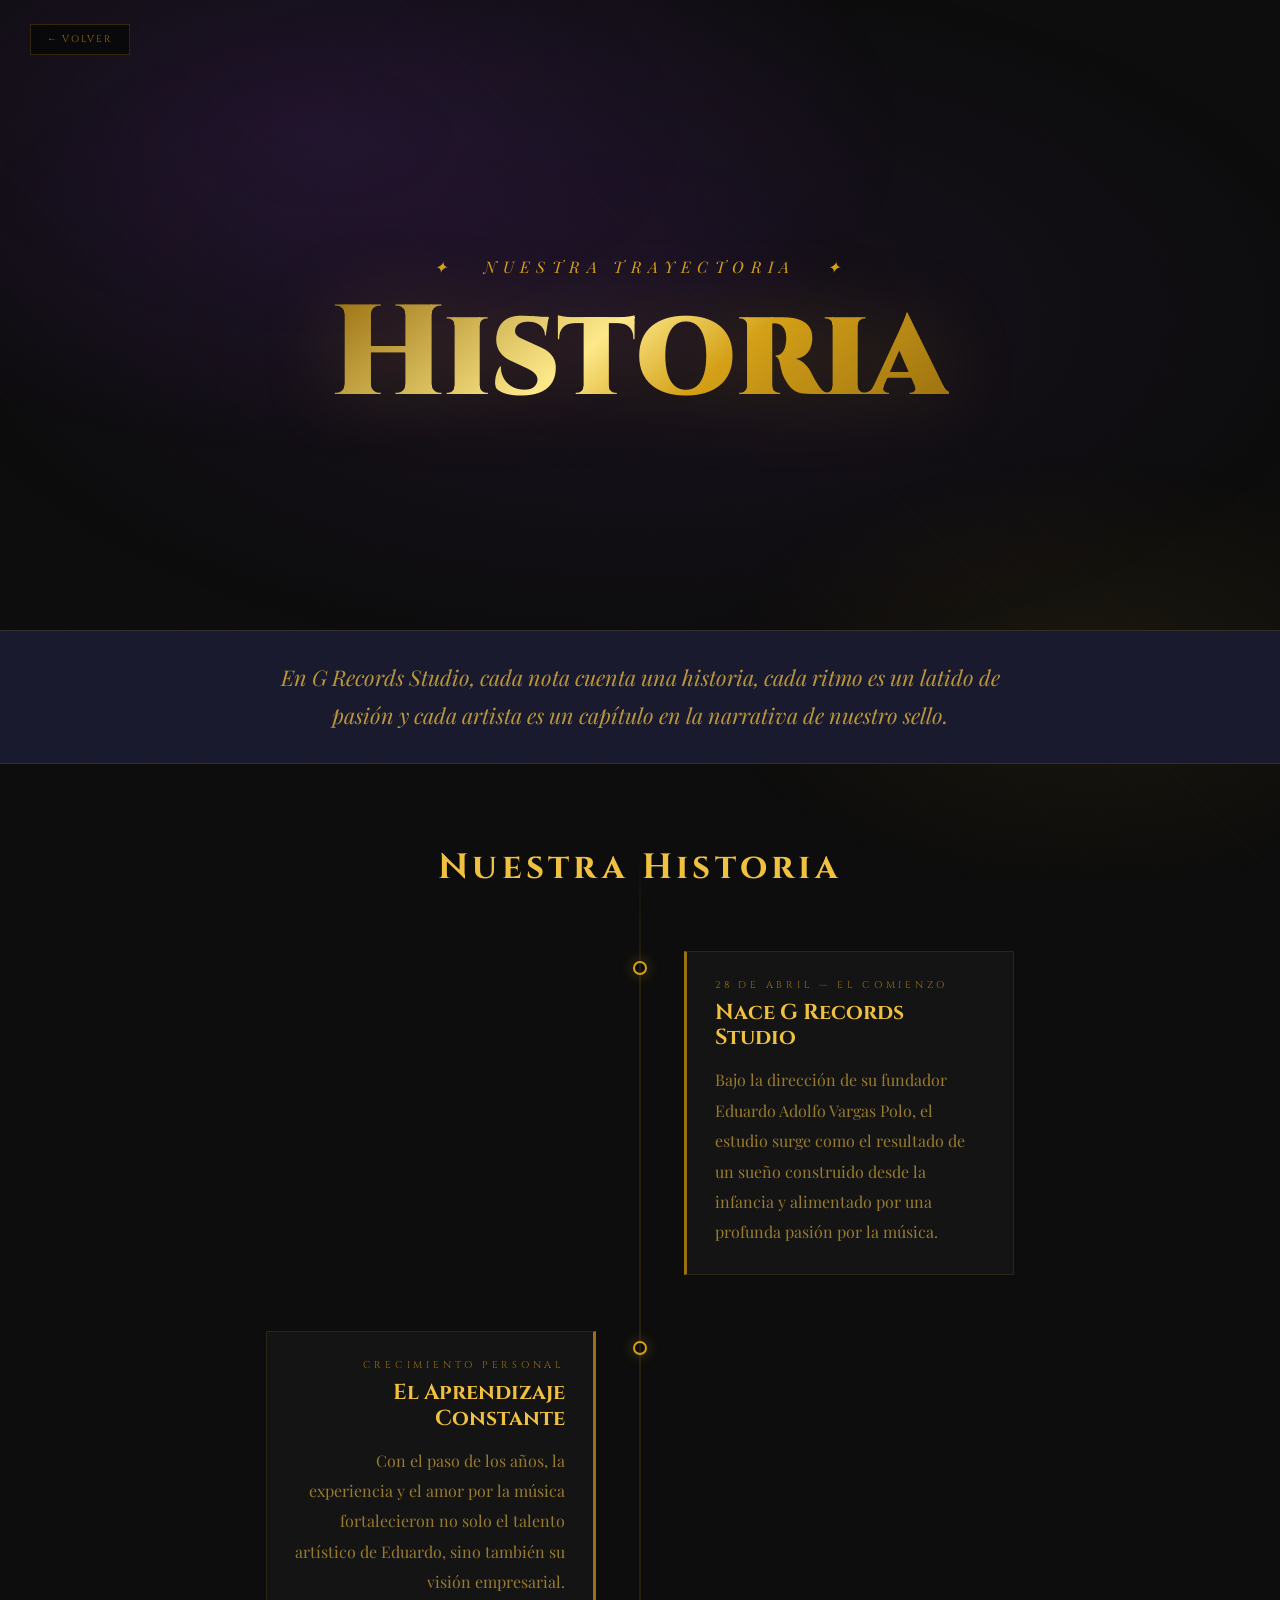
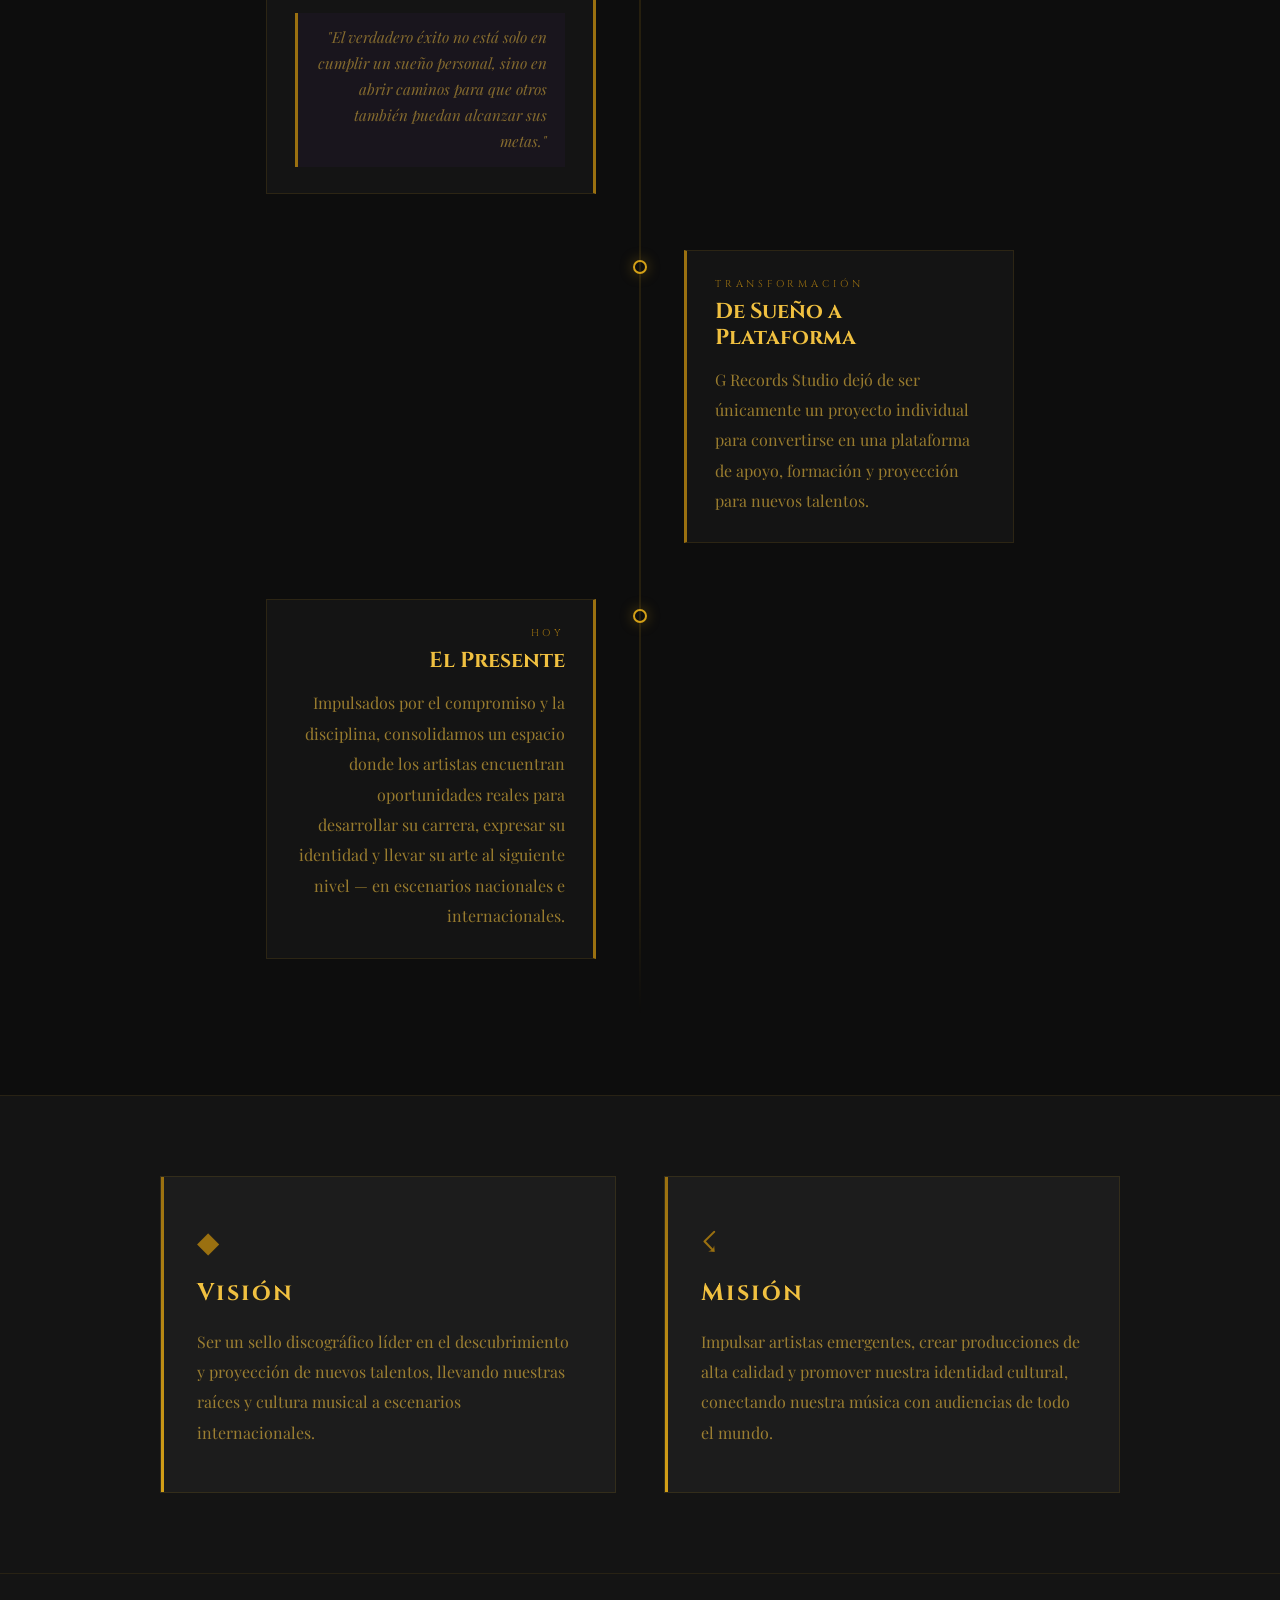
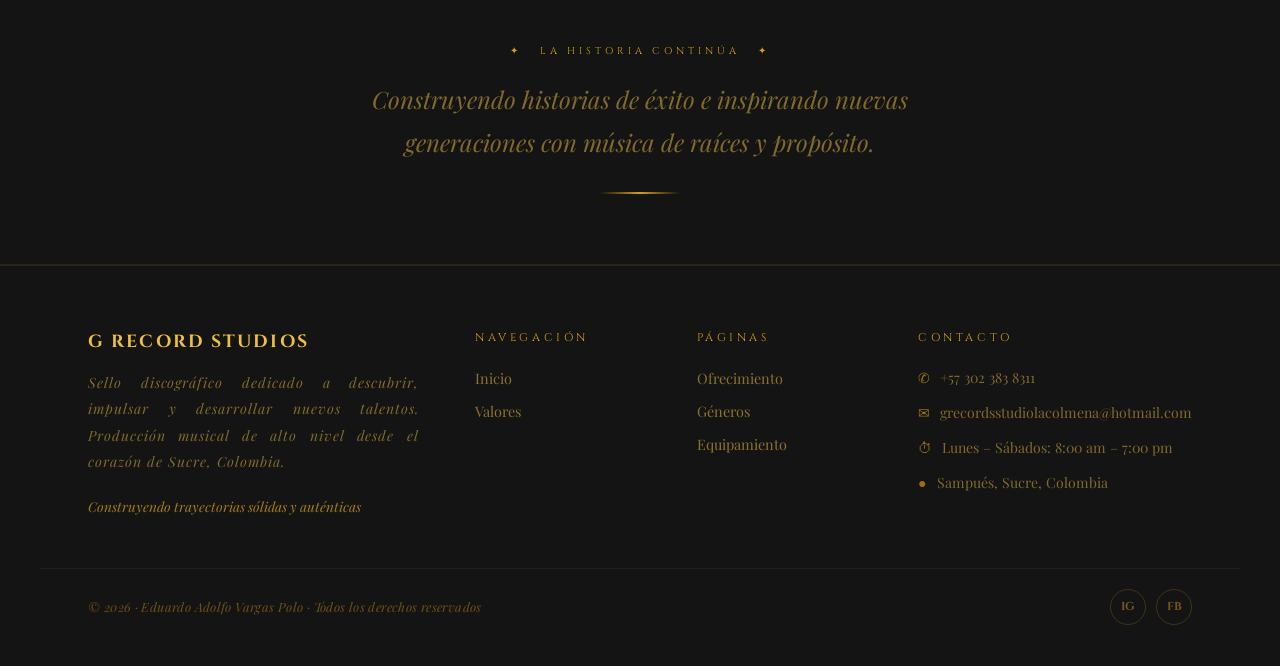
==== historia.html @ a4ed76f2 "Add files via upload" ====
<!DOCTYPE html>
<html lang="es">
<head>
  <meta charset="UTF-8"/>
  <meta name="viewport" content="width=device-width, initial-scale=1.0"/>
  <title>Historia — G Records Studios</title>
  <link href="https://fonts.googleapis.com/css2?family=Cinzel:wght@400;700;900&family=Playfair+Display:ital,wght@0,300;0,400;0,700;1,300;1,400&display=swap" rel="stylesheet"/>
  <link rel="stylesheet" href="historia.css"/>
  <style>
    /* ── Línea de tiempo ─────────────────────────────── */
    .timeline {
      position: relative;
      z-index: 1;
      max-width: 860px;
      margin: 0 auto;
      padding: 80px 40px;
    }

    /* línea central vertical */
    .timeline::before {
      content: '';
      position: absolute;
      left: 50%;
      top: 80px;
      bottom: 80px;
      width: 1px;
      transform: translateX(-50%);
      background: linear-gradient(180deg,
        transparent,
        rgba(212,160,23,.25) 8%,
        rgba(212,160,23,.25) 92%,
        transparent);
    }

    .tl-titulo-seccion {
      font-family: 'Cinzel', serif;
      font-weight: 700;
      font-size: clamp(1.6rem, 3vw, 2.2rem);
      color: var(--dorado-claro);
      text-align: center;
      margin-bottom: 60px;
      letter-spacing: 0.12em;
    }

    /* Cada nodo de la línea de tiempo */
    .tl-nodo {
      display: grid;
      grid-template-columns: 1fr 56px 1fr;
      align-items: start;
      gap: 0;
      margin-bottom: 56px;
      opacity: 0;
      transform: translateY(28px);
      transition: opacity 0.8s ease, transform 0.8s ease;
    }

    .tl-nodo.visible {
      opacity: 1;
      transform: none;
    }

    /* Nodos pares → texto a la derecha, vacío a la izquierda */
    .tl-nodo.derecha .tl-contenido { grid-column: 3; grid-row: 1; }
    .tl-nodo.derecha .tl-punto-col { grid-column: 2; grid-row: 1; }
    .tl-nodo.derecha .tl-vacio     { grid-column: 1; grid-row: 1; }

    /* Nodos impares → texto a la izquierda, vacío a la derecha */
    .tl-nodo.izquierda .tl-contenido { grid-column: 1; grid-row: 1; text-align: right; }
    .tl-nodo.izquierda .tl-punto-col { grid-column: 2; grid-row: 1; }
    .tl-nodo.izquierda .tl-vacio     { grid-column: 3; grid-row: 1; }

    /* Columna del punto central */
    .tl-punto-col {
      display: flex;
      flex-direction: column;
      align-items: center;
      padding-top: 10px;
    }

    .tl-punto {
      width: 14px; height: 14px;
      border-radius: 50%;
      border: 2px solid var(--dorado);
      background: var(--negro);
      box-shadow: 0 0 14px rgba(212,160,23,.35);
      flex-shrink: 0;
    }

    /* Tarjeta de contenido */
    .tl-contenido {
      background: var(--negro-2);
      border: 1px solid rgba(212,160,23,.12);
      padding: 26px 28px;
      margin: 0 16px;
      position: relative;
    }

    .tl-nodo.derecha .tl-contenido {
      border-left: 3px solid var(--dorado-oscuro);
    }

    .tl-nodo.izquierda .tl-contenido {
      border-right: 3px solid var(--dorado-oscuro);
    }

    .tl-etiqueta {
      font-family: 'Cinzel', serif;
      font-size: 0.62rem;
      letter-spacing: 0.38em;
      text-transform: uppercase;
      color: var(--dorado-oscuro);
      margin-bottom: 8px;
      display: block;
    }

    .tl-titulo {
      font-family: 'Cinzel', serif;
      font-weight: 700;
      font-size: clamp(1rem, 2vw, 1.35rem);
      color: var(--dorado-claro);
      margin-bottom: 14px;
      line-height: 1.2;
    }

    .tl-texto {
      font-weight: 300;
      font-size: clamp(0.9rem, 1.6vw, 1rem);
      line-height: 1.9;
      color: rgba(240,192,64,.6);
    }

    /* Cita dentro de la tarjeta */
    .tl-cita {
      border-left: 3px solid var(--dorado-oscuro);
      padding: 12px 18px;
      margin-top: 16px;
      background: rgba(107,47,160,.06);
      font-style: italic;
      font-size: 0.95rem;
      color: rgba(240,192,64,.5);
      line-height: 1.7;
    }

    /* ── Sección Visión / Misión ─────────────────────── */
    .vm-seccion {
      position: relative; z-index: 1;
      background: var(--negro-2);
      border-top: 1px solid rgba(212,160,23,.1);
      padding: 80px 40px;
    }

    .vm-grid {
      max-width: 960px;
      margin: 0 auto;
      display: grid;
      grid-template-columns: 1fr 1fr;
      gap: 48px;
    }

    .vm-tarjeta {
      background: var(--negro-3);
      border: 1px solid rgba(212,160,23,.12);
      padding: 44px 36px;
      position: relative;
      transition: box-shadow 0.3s;
    }

    .vm-tarjeta::before {
      content: '';
      position: absolute;
      top: 0; left: 0;
      width: 3px; height: 100%;
      background: linear-gradient(180deg, var(--dorado-oscuro), var(--dorado));
    }

    .vm-tarjeta:hover {
      box-shadow: 0 0 40px rgba(212,160,23,.08);
    }

    .vm-icono {
      font-size: 1.8rem;
      margin-bottom: 18px;
      display: block;
      color: var(--dorado-oscuro);
    }

    .vm-titulo {
      font-family: 'Cinzel', serif;
      font-weight: 700;
      font-size: clamp(1.1rem, 2vw, 1.5rem);
      color: var(--dorado-claro);
      margin-bottom: 18px;
      letter-spacing: 0.1em;
    }

    .vm-texto {
      font-weight: 300;
      font-size: clamp(0.9rem, 1.5vw, 1rem);
      line-height: 1.9;
      color: rgba(240,192,64,.6);
    }

    @media (max-width: 760px) {
      .timeline::before { display: none; }
      .tl-nodo {
        display: block;
        padding-left: 0;
      }
      .tl-punto-col { display: none; }
      .tl-contenido { margin: 0 0 8px; text-align: left !important; }
      .tl-nodo.derecha .tl-contenido,
      .tl-nodo.izquierda .tl-contenido {
        border-left: 3px solid var(--dorado-oscuro);
        border-right: none;
      }
      .vm-grid { grid-template-columns: 1fr; }
      .timeline { padding: 60px 22px; }
    }
  </style>
</head>
<body>

  <!-- Botón volver -->
  <a href="index.html" class="boton-volver">&#8592; Volver</a>

  <!-- CABECERA -->
  <header class="cabecera">
    <p class="subtitulo-pequeno">✦ &nbsp; Nuestra trayectoria &nbsp; ✦</p>
    <h1 class="titulo-pagina">Historia</h1>
  </header>

  <!-- BANDA INTRODUCTORIA -->
  <div class="banda-intro">
    <p>En G Records Studio, cada nota cuenta una historia, cada ritmo es un latido de pasión y cada artista es un capítulo en la narrativa de nuestro sello.</p>
  </div>

  <!-- LÍNEA DE TIEMPO -->
  <section class="timeline">
    <h2 class="tl-titulo-seccion">Nuestra Historia</h2>

    <!-- Nodo 1 — derecha -->
    <div class="tl-nodo derecha">
      <div class="tl-vacio"></div>
      <div class="tl-punto-col"><div class="tl-punto"></div></div>
      <div class="tl-contenido">
        <span class="tl-etiqueta">28 de Abril — El comienzo</span>
        <h3 class="tl-titulo">Nace G Records Studio</h3>
        <p class="tl-texto">Bajo la dirección de su fundador Eduardo Adolfo Vargas Polo, el estudio surge como el resultado de un sueño construido desde la infancia y alimentado por una profunda pasión por la música.</p>
      </div>
    </div>

    <!-- Nodo 2 — izquierda -->
    <div class="tl-nodo izquierda">
      <div class="tl-contenido">
        <span class="tl-etiqueta">Crecimiento personal</span>
        <h3 class="tl-titulo">El Aprendizaje Constante</h3>
        <p class="tl-texto">Con el paso de los años, la experiencia y el amor por la música fortalecieron no solo el talento artístico de Eduardo, sino también su visión empresarial.</p>
        <div class="tl-cita">"El verdadero éxito no está solo en cumplir un sueño personal, sino en abrir caminos para que otros también puedan alcanzar sus metas."</div>
      </div>
      <div class="tl-punto-col"><div class="tl-punto"></div></div>
      <div class="tl-vacio"></div>
    </div>

    <!-- Nodo 3 — derecha -->
    <div class="tl-nodo derecha">
      <div class="tl-vacio"></div>
      <div class="tl-punto-col"><div class="tl-punto"></div></div>
      <div class="tl-contenido">
        <span class="tl-etiqueta">Transformación</span>
        <h3 class="tl-titulo">De Sueño a Plataforma</h3>
        <p class="tl-texto">G Records Studio dejó de ser únicamente un proyecto individual para convertirse en una plataforma de apoyo, formación y proyección para nuevos talentos.</p>
      </div>
    </div>

    <!-- Nodo 4 — izquierda -->
    <div class="tl-nodo izquierda">
      <div class="tl-contenido">
        <span class="tl-etiqueta">Hoy</span>
        <h3 class="tl-titulo">El Presente</h3>
        <p class="tl-texto">Impulsados por el compromiso y la disciplina, consolidamos un espacio donde los artistas encuentran oportunidades reales para desarrollar su carrera, expresar su identidad y llevar su arte al siguiente nivel — en escenarios nacionales e internacionales.</p>
      </div>
      <div class="tl-punto-col"><div class="tl-punto"></div></div>
      <div class="tl-vacio"></div>
    </div>

  </section>

  <!-- VISIÓN Y MISIÓN -->
  <section class="vm-seccion">
    <div class="vm-grid">

      <div class="vm-tarjeta">
        <span class="vm-icono">&#9670;</span>
        <h3 class="vm-titulo">Visión</h3>
        <p class="vm-texto">Ser un sello discográfico líder en el descubrimiento y proyección de nuevos talentos, llevando nuestras raíces y cultura musical a escenarios internacionales.</p>
      </div>

      <div class="vm-tarjeta">
        <span class="vm-icono">&#9735;</span>
        <h3 class="vm-titulo">Misión</h3>
        <p class="vm-texto">Impulsar artistas emergentes, crear producciones de alta calidad y promover nuestra identidad cultural, conectando nuestra música con audiencias de todo el mundo.</p>
      </div>

    </div>
  </section>

  <!-- CIERRE -->
  <div class="cierre">
    <p class="cierre-etiqueta">✦ &nbsp; La historia continúa &nbsp; ✦</p>
    <p class="cierre-texto">Construyendo historias de éxito e inspirando nuevas generaciones con música de raíces y propósito.</p>
    <div class="cierre-linea"></div>
  </div>

  <!-- PIE DE PÁGINA -->
  <footer>
    <div class="footer-columnas">

      <div>
        <div style="font-family:'Cinzel',serif;font-size:1.1rem;font-weight:700;letter-spacing:.12em;color:var(--dorado-claro);margin-bottom:16px;">G RECORD STUDIOS</div>
        <p style="font-size:.88rem;font-weight:300;line-height:1.85;color:rgba(240,192,64,.5);text-align:justify;margin-bottom:20px;">Sello discográfico dedicado a descubrir, impulsar y desarrollar nuevos talentos. Producción musical de alto nivel desde el corazón de Sucre, Colombia.</p>
        <span style="font-style:italic;font-size:.85rem;color:var(--dorado);opacity:.75;">Construyendo trayectorias sólidas y auténticas</span>
      </div>

      <div>
        <div style="font-family:'Cinzel',serif;font-size:.7rem;letter-spacing:.32em;text-transform:uppercase;color:var(--dorado);margin-bottom:22px;">Navegación</div>
        <ul style="list-style:none;display:flex;flex-direction:column;gap:12px;">
          <li><a href="index.html#inicio" style="font-size:.9rem;font-weight:300;color:rgba(240,192,64,.55);text-decoration:none;">Inicio</a></li>
          <li><a href="index.html#valores" style="font-size:.9rem;font-weight:300;color:rgba(240,192,64,.55);text-decoration:none;">Valores</a></li>
        </ul>
      </div>

      <div>
        <div style="font-family:'Cinzel',serif;font-size:.7rem;letter-spacing:.32em;text-transform:uppercase;color:var(--dorado);margin-bottom:22px;">Páginas</div>
        <ul style="list-style:none;display:flex;flex-direction:column;gap:12px;">
          <li><a href="index.html#ofrecemos" style="font-size:.9rem;font-weight:300;color:rgba(240,192,64,.55);text-decoration:none;">Ofrecimiento</a></li>
          <li><a href="index.html#generos" style="font-size:.9rem;font-weight:300;color:rgba(240,192,64,.55);text-decoration:none;">Géneros</a></li>
          <li><a href="equipamiento.html" style="font-size:.9rem;font-weight:300;color:rgba(240,192,64,.55);text-decoration:none;">Equipamiento</a></li>
        </ul>
      </div>

      <div>
        <div style="font-family:'Cinzel',serif;font-size:.7rem;letter-spacing:.32em;text-transform:uppercase;color:var(--dorado);margin-bottom:22px;">Contacto</div>
        <div style="display:flex;align-items:flex-start;gap:10px;margin-bottom:13px;color:rgba(240,192,64,.5);font-size:.88rem;font-weight:300;line-height:1.55;"><span style="flex-shrink:0;color:var(--dorado-oscuro);">&#9990;</span><span>+57 302 383 8311</span></div>
        <div style="display:flex;align-items:flex-start;gap:10px;margin-bottom:13px;color:rgba(240,192,64,.5);font-size:.88rem;font-weight:300;line-height:1.55;"><span style="flex-shrink:0;color:var(--dorado-oscuro);">&#9993;</span><span>grecordsstudiolacolmena@hotmail.com</span></div>
        <div style="display:flex;align-items:flex-start;gap:10px;margin-bottom:13px;color:rgba(240,192,64,.5);font-size:.88rem;font-weight:300;line-height:1.55;"><span style="flex-shrink:0;color:var(--dorado-oscuro);">&#9201;</span><span>Lunes – Sábados: 8:00 am – 7:00 pm</span></div>
        <div style="display:flex;align-items:flex-start;gap:10px;margin-bottom:13px;color:rgba(240,192,64,.5);font-size:.88rem;font-weight:300;line-height:1.55;"><span style="flex-shrink:0;color:var(--dorado-oscuro);">&#9679;</span><span>Sampués, Sucre, Colombia</span></div>
      </div>

    </div>

    <div class="footer-barra-inferior">
      <p style="font-size:.8rem;color:rgba(212,160,23,.45);font-weight:300;letter-spacing:.03em;">© 2026 · Eduardo Adolfo Vargas Polo · Todos los derechos reservados</p>
      <div style="display:flex;gap:10px;">
        <a href="https://www.instagram.com/grecordsstudio/" style="width:36px;height:36px;border-radius:50%;border:1px solid rgba(212,160,23,.22);display:flex;align-items:center;justify-content:center;color:rgba(212,160,23,.5);font-size:.72rem;font-family:'Cinzel',serif;font-weight:700;text-decoration:none;">IG</a>
        <a href="https://www.facebook.com/grecordsstudioworld/" style="width:36px;height:36px;border-radius:50%;border:1px solid rgba(212,160,23,.22);display:flex;align-items:center;justify-content:center;color:rgba(212,160,23,.5);font-size:.72rem;font-family:'Cinzel',serif;font-weight:700;text-decoration:none;">FB</a>
      </div>
    </div>
  </footer>
// Animación scroll para los nodos de timeline
  <script src="historia.js"></script>

</body>
</html>
---- historia.css ----
/* 
   VARIABLES DE COLOR
   (las mismas que en styles.css)
*/
:root {
  --dorado:        #D4A017;
  --dorado-claro:  #F0C040;
  --dorado-palido: #fde98a;
  --dorado-oscuro: #9A7010;
  --negro:         #0d0d0d;
  --negro-2:       #141414;
  --negro-3:       #1c1c1c;
  --carbon:         #1a1a2e;
  --carbon-2:       #16213e;
  --carbon-3:       #0d0d1a;
}


/* 
   RESET Y BASE
 */
*, *::before, *::after {
  margin: 0;
  padding: 0;
  box-sizing: border-box;
}

html {
  scroll-behavior: smooth;
}

body {
  background-color: var(--negro);
  color: var(--dorado-claro);
  font-family: 'Playfair Display', 'Georgia', serif;
  overflow-x: hidden;
  min-height: 100vh;
}

/* Fondo decorativo con degradados */
body::before {
  content: '';
  position: fixed;
  inset: 0;
  z-index: 0;
  pointer-events: none;
  background:
    radial-gradient(ellipse 70% 55% at 25% 15%, rgba(107,47,160,.2) 0%, transparent 65%),
    radial-gradient(ellipse 55% 45% at 85% 75%, rgba(212,160,23,.07) 0%, transparent 55%),
    repeating-linear-gradient(45deg, transparent 0 39px, rgba(212,160,23,.012) 39px 40px);
}


/* 
   ANIMACIÓN FADE UP (igual que index)
 */
@keyframes fadeUp {
  from { opacity: 0; transform: translateY(24px); }
  to   { opacity: 1; transform: translateY(0); }
}




/* 
   BOTÓN VOLVER
   Fijo en la esquina superior izquierda
 */
.boton-volver {
  position: fixed;
  top: 24px;
  left: 30px;
  z-index: 300;
  display: flex;
  align-items: center;
  gap: 10px;
  font-family: 'Cinzel', 'Georgia', serif;
  font-size: 0.6rem;
  letter-spacing: 0.2em;
  text-transform: uppercase;
  color: var(--dorado-oscuro);
  text-decoration: none;
  border: 1px solid rgba(212,160,23,.2);
  padding: 8px 16px;
  background: rgba(7,7,7,.8);
  backdrop-filter: blur(10px);
  transition: color 0.3s, border-color 0.3s;
  /* Aparece con animación al cargar */
  opacity: 0;
  animation: fadeUp 0.7s ease forwards 0.2s;
}

.boton-volver:hover {
  color: var(--dorado-claro);
  border-color: rgba(107,47,160,.5);
}

.boton-volver svg {
  transition: transform 0.3s;
}

.boton-volver:hover svg {
  transform: translateX(-4px);
}


/*
   CABECERA (hero de la página de historia)
 */
.cabecera {
  position: relative;
  z-index: 1;
  min-height: 70vh;
  display: flex;
  flex-direction: column;
  align-items: center;
  justify-content: center;
  text-align: center;
  padding: 100px 32px 60px;
  overflow: hidden;
}

/* Resplandor morado de fondo */
.cabecera::before {
  content: '';
  position: absolute;
  inset: 0;
  background: radial-gradient(ellipse 80% 80% at 50% 50%, rgba(107,47,160,.12) 0%, transparent 70%);
  pointer-events: none;
}

/* Texto gigante decorativo de fondo ("HISTORIA") */
.texto-fondo {
  position: absolute;
  font-family: 'Cinzel', 'Georgia', serif;
  font-size: clamp(7rem, 18vw, 16rem);
  font-weight: 900;
  z-index: 0;
  color: rgba(107,47,160,.04);  /* casi transparente */
  pointer-events: none;
  user-select: none;             /* no se puede seleccionar con el cursor */
  white-space: nowrap;
}

.subtitulo-pequeno {
  position: relative;
  z-index: 1;
  font-style: italic;
  font-weight: 300;
  font-size: clamp(0.8rem, 1.8vw, 1rem);
  letter-spacing: 0.4em;
  color: var(--dorado);
  text-transform: uppercase;
  margin-bottom: 20px;
  opacity: 0;
  animation: fadeUp 0.9s ease forwards 0.35s;
}

.titulo-pagina {
  position: relative;
  z-index: 1;
  font-family: 'Cinzel', 'Georgia', serif;
  font-weight: 900;
  font-size: clamp(3rem, 10vw, 8rem);
  line-height: 0.92;
  /* Texto con degradado dorado */
  background: linear-gradient(140deg, var(--dorado-oscuro) 0%, var(--dorado-palido) 42%, var(--dorado) 62%, var(--dorado-oscuro) 100%);
  -webkit-background-clip: text;
  -webkit-text-fill-color: transparent;
  background-clip: text;
  filter: drop-shadow(0 0 40px rgba(212,160,23,.22));
  opacity: 0;
  animation: fadeUp 1s ease forwards 0.5s;
}

/* 
   BANDA INTRODUCTORIA
   Franja con fondo morado oscuro
*/
.banda-intro {
  position: relative;
  z-index: 1;
  background: var(--carbon);
  border-top: 1px solid rgba(212,160,23,.15);
  border-bottom: 1px solid rgba(212,160,23,.15);
  padding: 28px 40px;
  text-align: center;
}

.banda-intro p {
  font-style: italic;
  font-size: clamp(1.05rem, 2vw, 1.35rem);
  font-weight: 300;
  line-height: 1.75;
  color: rgba(240,192,64,.75);
  max-width: 760px;
  margin: 0 auto;
}


/* 
   ZONA NARRATIVA
   Contenedor de todos los bloques de historia=*/
.narrativa {
  position: relative;
  z-index: 1;
  max-width: 900px;
  margin: 0 auto;
  padding: 80px 40px;
}

/* Cada bloque tiene: título a la izquierda + texto a la derecha */
.bloque {
  margin-bottom: 80px;
  display: grid;
  grid-template-columns: 220px 1fr;
  gap: 48px;
  align-items: start;
}

/* Columna izquierda de cada bloque (etiqueta + título + línea) */
.bloque-titulo {
  padding-top: 6px;
}


.titulo-bloque {
  font-family: 'Cinzel', 'Georgia', serif;
  font-weight: 700;
  font-size: clamp(1.4rem, 2.8vw, 2.1rem);
  line-height: 1.1;
  color: var(--dorado-claro);
}

/* Línea vertical decorativa debajo del título */
.linea-vertical {
  margin-top: 22px;
  width: 3px;
  height: 60px;
  background: linear-gradient(180deg, var(--dorado-oscuro), transparent);
}

/* Columna derecha de cada bloque (el texto) */
.bloque-texto {
  border-left: 1px solid rgba(212,160,23,.1);
  padding-left: 36px;
}

.bloque-texto p {
  font-weight: 300;
  font-size: clamp(1.05rem, 1.9vw, 1.25rem);
  line-height: 1.95;
  color: rgba(240,192,64,.62);
  margin-bottom: 22px;
}

.bloque-texto p:last-child {
  margin-bottom: 0;
}

/* Cita en fondo morado con borde izquierdo */
.cita-destacada {
  border-left: 3px solid var(--dorado-oscuro);
  margin: 30px 0;
  padding: 18px 24px;
  background: rgba(107,47,160,.06);
}

.cita-destacada p {
  font-style: italic;
  font-size: clamp(1.1rem, 2.1vw, 1.4rem) !important;
  color: rgba(240,192,64,.55) !important;
  line-height: 1.7 !important;
  margin: 0 !important;
}

/* Separador ornamental entre bloques */
.separador-ornamental {
  display: flex;
  align-items: center;
  gap: 18px;
  margin-bottom: 80px;
}

.separador-ornamental span {
  flex: 1;
  height: 1px;
  background: linear-gradient(90deg, rgba(212,160,23,.15), rgba(107,47,160,.2), rgba(212,160,23,.1));
}

.separador-ornamental em {
  color: var(--dorado-oscuro);
  font-size: 0.85rem;
  font-style: normal;
}

/* Espacio vacío para colocar una imagen */
.espacio-imagen {
  width: 100%;
  aspect-ratio: 16 / 9;
  margin: 0 0 26px;
  background: var(--negro-3);
  border: 1px solid rgba(212,160,23,.15);
  border-radius: 1px;
  position: relative;
  overflow: hidden;
  display: flex;
  align-items: center;
  justify-content: center;
}

.espacio-imagen::before {
  content: '';
  position: absolute;
  inset: 0;
  background: linear-gradient(135deg, rgba(107,47,160,.15), rgba(212,160,23,.06));
}

.espacio-imagen::after {
  content: '🖼';
  font-size: 2.5rem;
  opacity: 0.15;
  position: relative;
  z-index: 1;
}

.espacio-imagen-etiqueta {
  position: absolute;
  bottom: 12px;
  left: 50%;
  transform: translateX(-50%);
  font-family: 'Cinzel', 'Georgia', serif;
  font-size: 0.5rem;
  letter-spacing: 0.28em;
  color: rgba(212,160,23,.28);
  white-space: nowrap;
  text-transform: uppercase;
}

/* Bloque de dos columnas (quiénes somos / futuro) */
.bloque-doble {
  display: grid;
  grid-template-columns: 1fr 1fr;
  gap: 60px;
  margin-bottom: 80px;
}

.texto-bloque {
  font-weight: 300;
  font-size: clamp(1rem, 1.8vw, 1.2rem);
  line-height: 1.9;
  color: rgba(240,192,64,.6);
  margin-top: 16px;
}


/* 
   SECCIÓN DE CIERRE
*/
.cierre {
  position: relative;
  z-index: 1;
  background: var(--negro-2);
  border-top: 1px solid rgba(212,160,23,.1);
  text-align: center;
  padding: 70px 40px;
}

.cierre-etiqueta {
  font-family: 'Cinzel', 'Georgia', serif;
  font-size: 0.62rem;
  letter-spacing: 0.4em;
  color: var(--dorado);
  text-transform: uppercase;
  margin-bottom: 20px;
}

.cierre-texto {
  font-style: italic;
  font-weight: 300;
  font-size: clamp(1.1rem, 2.2vw, 1.5rem);
  color: rgba(240,192,64,.5);
  max-width: 640px;
  margin: 0 auto;
  line-height: 1.8;
}

/* Línea dorada debajo del texto de cierre */
.cierre-linea {
  width: 80px;
  height: 2px;
  margin: 28px auto 0;
  background: linear-gradient(90deg, transparent, var(--dorado), transparent);
}


/*
   PIE DE PÁGINA
 */
footer {
  position: relative;
  z-index: 1;
  background: var(--negro-2);
  border-top: 2px solid rgba(212,160,23,.12);
  width: 100vw;
  box-shadow: 0 100vh 0 100vh var(--negro-2);
}

footer p {
  font-style: italic;
  font-size: 1.5rem;
  color: rgba(212,160,23,.25);
  letter-spacing: 0.07em;
}

.footer-columnas {
  max-width: 1200px;
  margin: 0 auto;
  display: grid;
  grid-template-columns: 2fr 1fr 1fr 1.2fr;
  gap: 56px;
  padding: 64px 48px 52px;
  border-bottom: 1px solid rgba(212,160,23,.08);
}

.footer-barra-inferior {
  max-width: 1200px;
  margin: 0 auto;
  padding: 20px 48px;
  display: flex;
  justify-content: space-between;
  align-items: center;
  flex-wrap: wrap;
  gap: 12px;
}


/* 
   RESPONSIVE (pantallas pequeñas)
 */
@media (max-width: 760px) {
  /* Evita desbordamiento horizontal */
  html, body {
    overflow-x: hidden;
    max-width: 100%;
  }

  /* Los bloques pasan a una sola columna */
  .bloque,
  .bloque-doble {
    display: block;
  }

  .bloque-titulo {
    margin-bottom: 20px;
    font-size: 0.95rem;
  }

  .linea-vertical {
    display: none;
  }

  .bloque-texto {
    border-left: none;
    padding-left: 0;
    border-top: 1px solid rgba(212,160,23,.1);
    padding-top: 20px;
  }

  .bloque-doble > div + div {
    margin-top: 40px;
  }

  .narrativa {
    padding: 56px 18px;
    box-sizing: border-box;
    width: 100%;
    overflow-x: hidden;
  }

  .boton-volver {
    top: 12px;
    left: 12px;
    font-size: 0.52rem;
    padding: 6px 12px;
  }

  /* FOOTER MÓVIL en historia */
  footer {
    width: 100%;
    overflow-x: hidden;
  }

  .footer-columnas {
    grid-template-columns: 1fr;
    gap: 36px;
    padding: 48px 20px 36px;
    width: 100%;
    box-sizing: border-box;
  }

  .footer-marca {
    grid-column: unset;
    text-align: left;
  }

  .footer-titulo-columna {
    font-size: 0.68rem;
    letter-spacing: 0.45em;
    margin-bottom: 14px;
    padding-bottom: 10px;
    border-bottom: 1px solid rgba(212,160,23,.15);
  }

  .footer-dato {
    font-size: 0.88rem;
    word-break: break-word;
  }

  .footer-barra-inferior {
    padding: 16px 20px;
    flex-direction: column;
    align-items: center;
    text-align: center;
    gap: 12px;
    box-sizing: border-box;
    width: 100%;
  }

  .footer-redes {
    justify-content: center;
  }
}
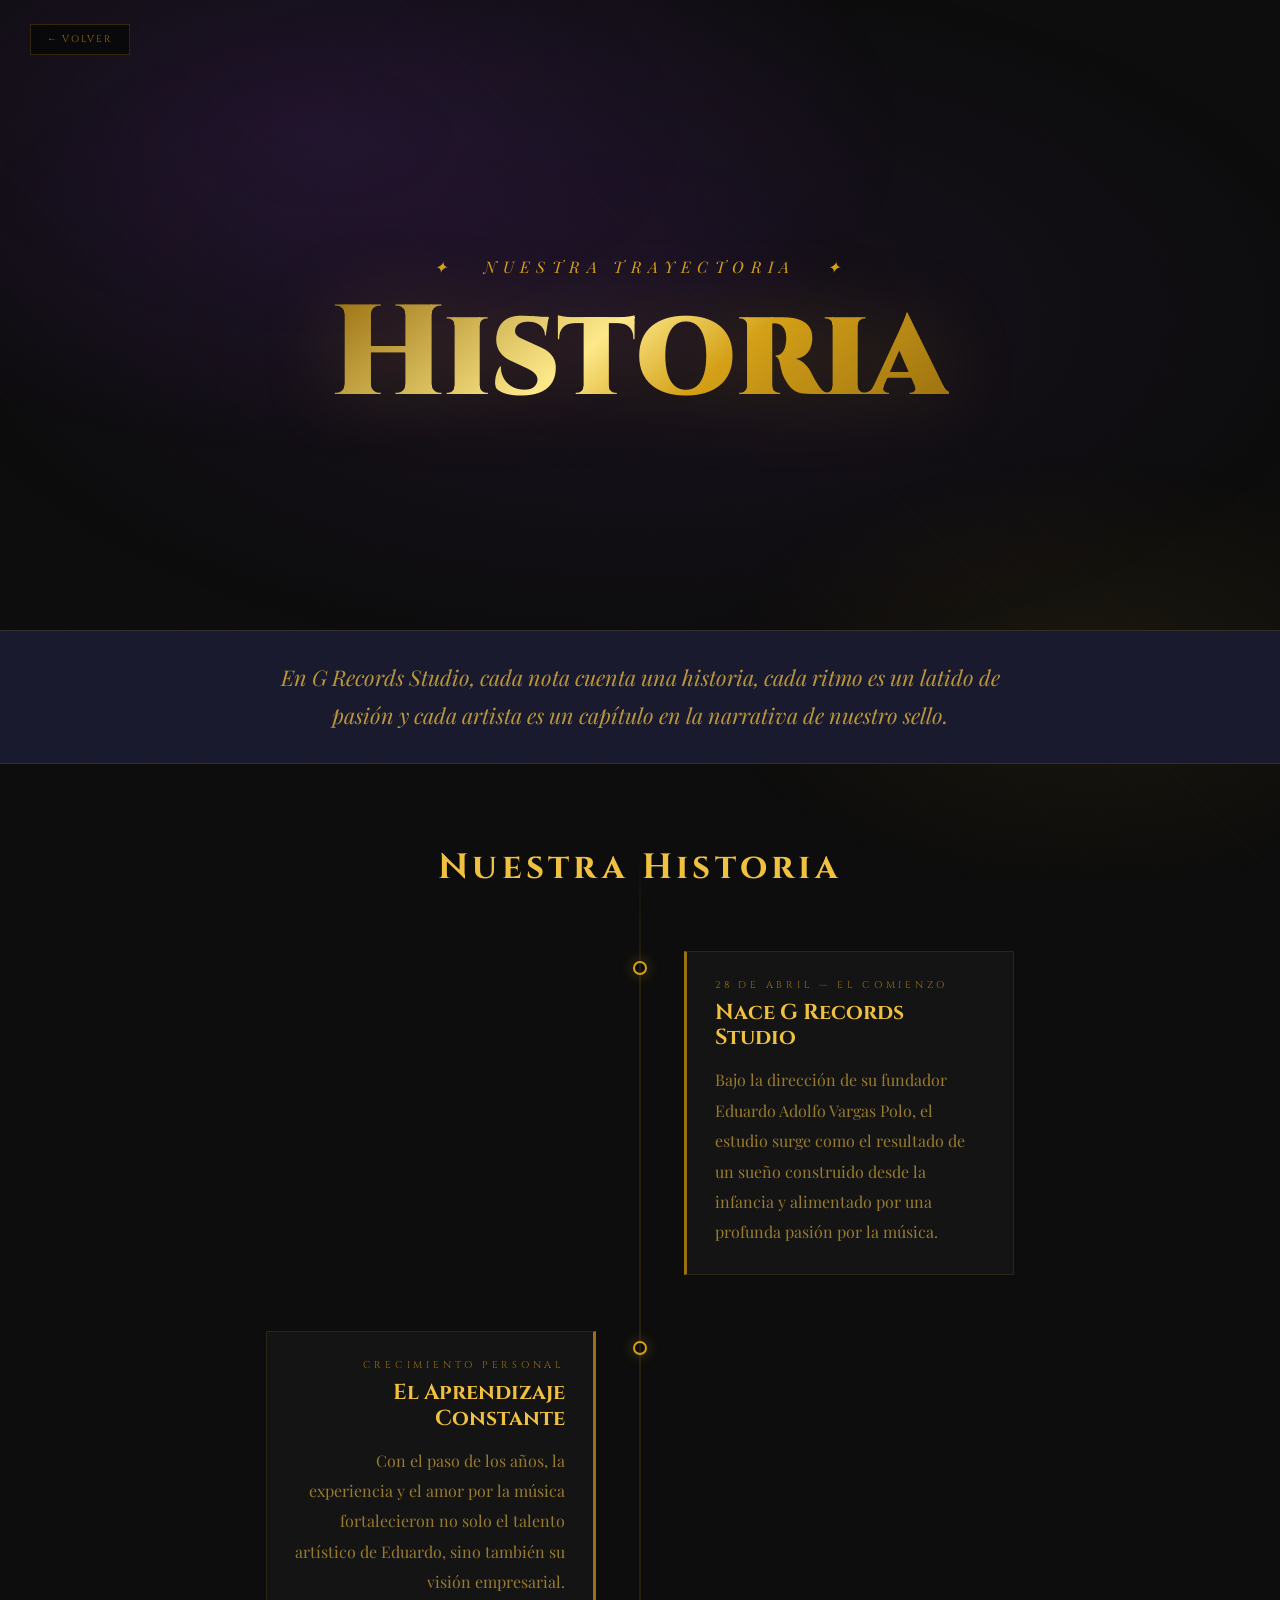
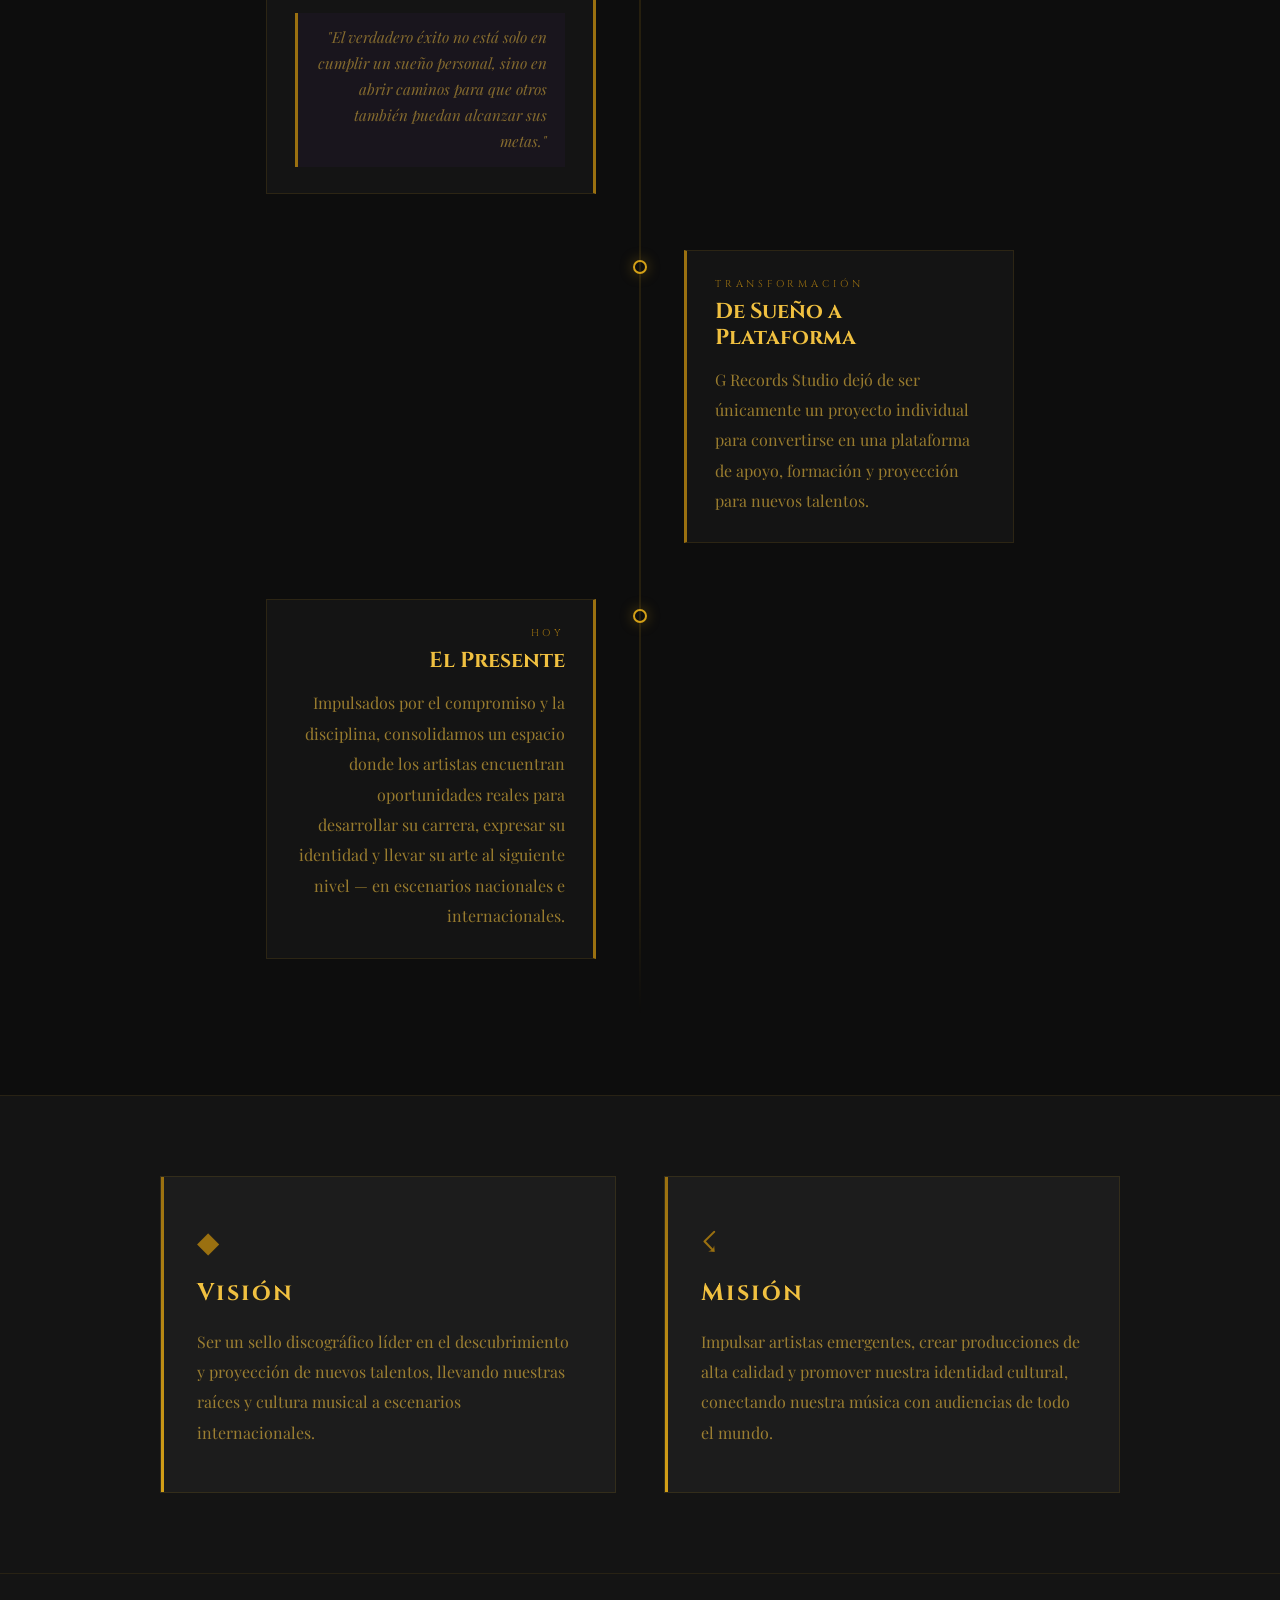
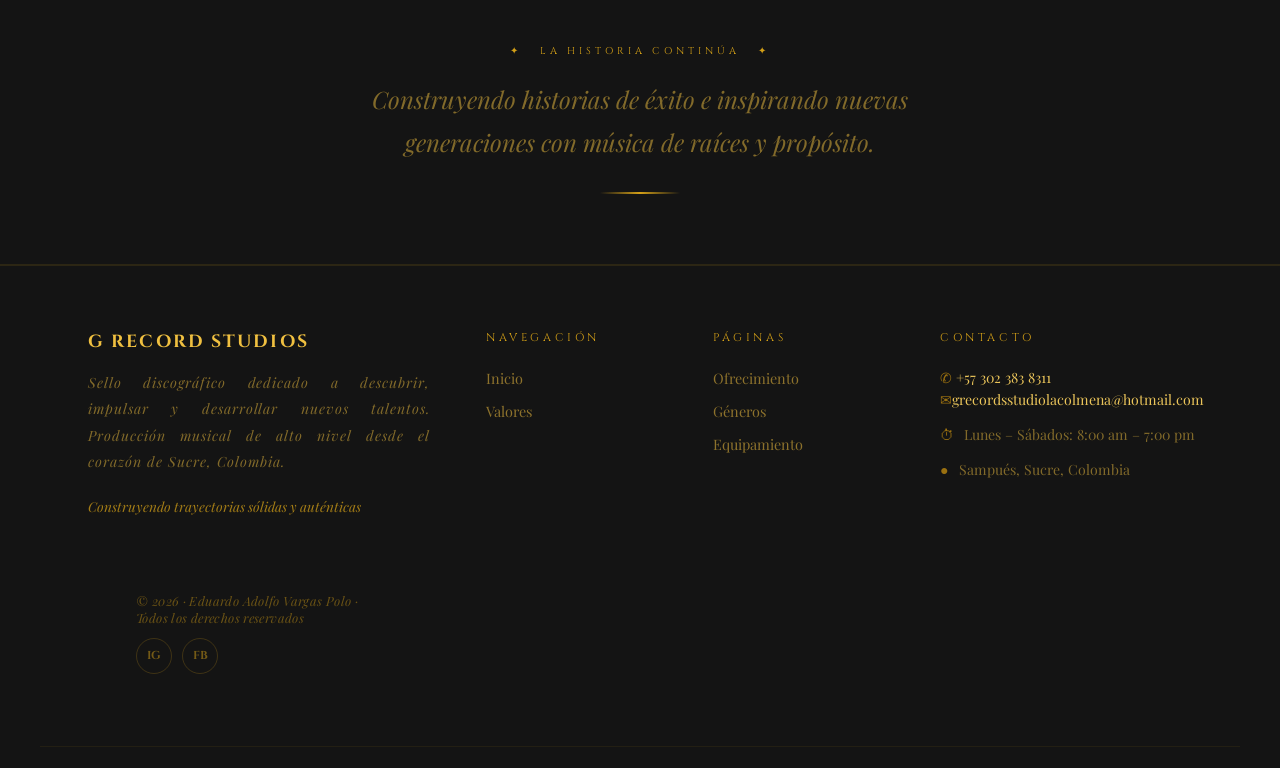
==== commit d021d135: "Update historia.html" ====
--- a/historia.html
+++ b/historia.html
@@ -338,10 +338,10 @@
         </ul>
       </div>
 
-      <div>
+     <div>
         <div style="font-family:'Cinzel',serif;font-size:.7rem;letter-spacing:.32em;text-transform:uppercase;color:var(--dorado);margin-bottom:22px;">Contacto</div>
-        <div style="display:flex;align-items:flex-start;gap:10px;margin-bottom:13px;color:rgba(240,192,64,.5);font-size:.88rem;font-weight:300;line-height:1.55;"><span style="flex-shrink:0;color:var(--dorado-oscuro);">&#9990;</span><span>+57 302 383 8311</span></div>
-        <div style="display:flex;align-items:flex-start;gap:10px;margin-bottom:13px;color:rgba(240,192,64,.5);font-size:.88rem;font-weight:300;line-height:1.55;"><span style="flex-shrink:0;color:var(--dorado-oscuro);">&#9993;</span><span>grecordsstudiolacolmena@hotmail.com</span></div>
+        <div style="display:flex;align-items:flex-start;gap:10px;margin-bottom:13px;color:rgba(240,192,64,.5);font-size:.88rem;font-weight:300;line-height:1.55;"><span style="flex-shrink:0;color:var(--dorado-oscuro);">&#9990; <span><a href="https://wa.me/57 302 383 8311"style="color: rgb(235, 197, 90) ; text-decoration:none;">+57 302 383 8311</a> </span>
+        <div style="display:flex;align-items:flex-start;gap:10px;margin-bottom:13px;color:rgba(240,192,64,.5);font-size:.88rem;font-weight:300;line-height:1.55;"><span style="flex-shrink:0;color:var(--dorado-oscuro);">&#9993;<span><a href="mailto:grecordsstudiolacolmena@hotmail.com" style="color: rgb(235, 197, 90) ; text-decoration:none;">grecordsstudiolacolmena@hotmail.com</a></span></div>
         <div style="display:flex;align-items:flex-start;gap:10px;margin-bottom:13px;color:rgba(240,192,64,.5);font-size:.88rem;font-weight:300;line-height:1.55;"><span style="flex-shrink:0;color:var(--dorado-oscuro);">&#9201;</span><span>Lunes – Sábados: 8:00 am – 7:00 pm</span></div>
         <div style="display:flex;align-items:flex-start;gap:10px;margin-bottom:13px;color:rgba(240,192,64,.5);font-size:.88rem;font-weight:300;line-height:1.55;"><span style="flex-shrink:0;color:var(--dorado-oscuro);">&#9679;</span><span>Sampués, Sucre, Colombia</span></div>
       </div>
